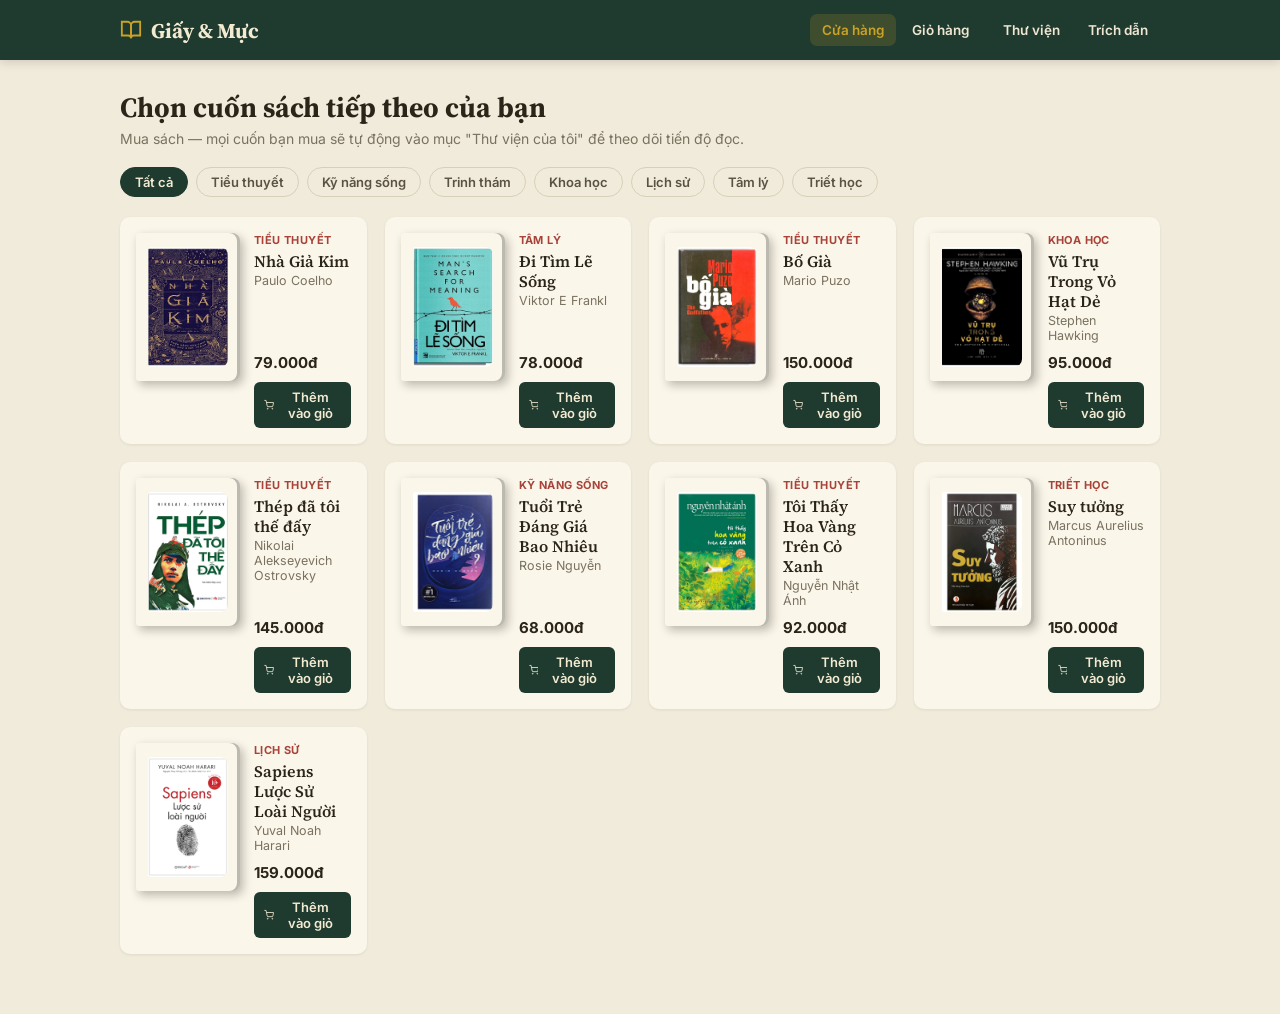
==== index.html @ 8c54adb7 "upload trang chu" ====
<!DOCTYPE html>
<html lang="vi">
<head>
<meta charset="UTF-8" />
<meta name="viewport" content="width=device-width, initial-scale=1.0" />
<title>Giấy & Mực — Hiệu sách</title>
<link rel="preconnect" href="https://fonts.googleapis.com" />
<link href="https://fonts.googleapis.com/css2?family=Source+Serif+4:wght@500;600;700&family=Inter:wght@400;500;600;700&display=swap" rel="stylesheet" />
<link rel="stylesheet" href="css/style.css" />
</head>
<body>

<nav>
  <div class="nav-inner">
    <a class="brand" href="index.html">
      <svg width="22" height="22" viewBox="0 0 24 24" fill="none" stroke="#C9A227" stroke-width="2"><path d="M2 3h6a4 4 0 0 1 4 4v14a3 3 0 0 0-3-3H2z"/><path d="M22 3h-6a4 4 0 0 0-4 4v14a3 3 0 0 1 3-3h7z"/></svg>
      Giấy &amp; Mực
    </a>
    <div class="nav-tabs">
      <a class="nav-btn active" href="index.html">Cửa hàng</a>
      <a class="nav-btn" href="html/cart.html">Giỏ hàng <span id="cart-count"></span></a>
      <a class="nav-btn" href="html/library.html">Thư viện</a>
      <a class="nav-btn" href="html/quotes.html">Trích dẫn</a>
    </div>
  </div>
</nav>

<div class="wrap">
  <h1 class="page-title">Chọn cuốn sách tiếp theo của bạn</h1>
  <p class="page-sub">Mua sách — mọi cuốn bạn mua sẽ tự động vào mục "Thư viện của tôi" để theo dõi tiến độ đọc.</p>
  <div id="qotd-card"></div>
  <div class="pills" id="genre-pills"></div>
  <div class="grid" id="shop-grid"></div>
</div>

<div id="toast"></div>

<script src="js/data.js"></script>
<script src="js/storage.js"></script>
<script src="js/shop.js"></script>
</body>
</html>
---- css/style.css ----
:root{
  --ink:#1F3A2E;
  --gold:#C9A227;
  --paper:#F1EBDC;
  --card:#FBF6EA;
  --line:#E7DFC9;
  --line2:#D8CFB8;
  --text:#2B2419;
  --muted:#7A7260;
  --muted2:#A8967A;
  --rose:#A8433A;
}
*{box-sizing:border-box;}
body{
  margin:0;
  font-family:'Inter', system-ui, sans-serif;
  background:var(--paper);
  color:var(--text);
}
h1,h2{font-family:'Source Serif 4', Georgia, serif; margin:0;}
.hidden{display:none !important;}

/* NAV */
nav{
  background:var(--ink);
  color:#F3EAD2;
  position:sticky;
  top:0;
  z-index:20;
  box-shadow:0 2px 10px rgba(0,0,0,0.15);
}
.nav-inner{
  max-width:1080px;
  margin:0 auto;
  padding:14px 20px;
  display:flex;
  align-items:center;
  justify-content:space-between;
  flex-wrap:wrap;
  gap:12px;
}
.brand{
  display:flex; align-items:center; gap:9px;
  font-family:'Source Serif 4', serif; font-size:21px; font-weight:700;
  color:#F3EAD2; text-decoration:none;
}
.brand svg{flex-shrink:0;}
.nav-tabs{display:flex; gap:4px; flex-wrap:wrap;}
.nav-btn{
  display:flex; align-items:center; gap:6px;
  padding:8px 12px; border-radius:7px; border:none;
  background:transparent; color:#EFE7D2;
  font-size:13.5px; font-weight:600; cursor:pointer;
  font-family:inherit; text-decoration:none;
}
.nav-btn.active{background:rgba(201,162,39,0.18); color:var(--gold);}

.wrap{max-width:1080px; margin:0 auto; padding:28px 20px 60px;}
.page-title{font-size:28px; margin-bottom:4px;}
.page-sub{color:var(--muted); font-size:14px; margin:0 0 20px;}

/* Filter pills */
.pills{display:flex; gap:8px; flex-wrap:wrap; margin-bottom:20px;}
.pill{
  padding:6px 14px; border-radius:999px; border:1px solid var(--line2);
  background:transparent; color:#5B5342; font-size:13px; font-weight:600; cursor:pointer;
  font-family:inherit;
}
.pill.active{background:var(--ink); border-color:var(--ink); color:#F3EAD2;}

/* Book grid */
.grid{display:grid; grid-template-columns:repeat(auto-fill, minmax(220px,1fr)); gap:18px;}
.book-card{
  background:var(--card); border-radius:10px; padding:16px;
  display:flex; gap:14px; box-shadow:0 1px 3px rgba(30,20,10,0.08);
}
.cover{
  border-radius:3px 8px 8px 3px; flex-shrink:0;
  display:flex; flex-direction:column; justify-content:space-between;
  box-shadow:3px 4px 10px rgba(30,20,10,0.28), inset -3px 0 0 rgba(0,0,0,0.25);
}
.cover.md{width:104px; height:148px; padding:14px 12px;}
.cover.sm{width:64px; height:92px; padding:8px 8px;}
.cover .initial{font-family:'Source Serif 4',serif; color:#F3EAD2; opacity:.85; line-height:1;}
.cover.md .initial{font-size:34px;}
.cover.sm .initial{font-size:22px;}
.cover .cover-title{font-family:'Source Serif 4',serif; color:#FBF6EA; font-weight:600; line-height:1.25;}
.cover.md .cover-title{font-size:12.5px;}
.cover.sm .cover-title{font-size:10px;}

.book-info{display:flex; flex-direction:column; flex:1; min-width:0;}
.genre-tag{font-size:11px; color:var(--rose); font-weight:700; text-transform:uppercase; letter-spacing:.4px;}
.book-title{font-family:'Source Serif 4',serif; font-size:16px; font-weight:600; margin:4px 0 2px; line-height:1.25;}
.book-author{font-size:12.5px; color:var(--muted); margin-bottom:10px;}
.book-price{font-size:15px; font-weight:700; margin-top:auto;}
.btn{
  border:none; border-radius:6px; font-weight:600; cursor:pointer; font-family:inherit;
  display:inline-flex; align-items:center; justify-content:center; gap:6px;
}
.btn-primary{background:var(--ink); color:#F3EAD2; padding:7px 10px; font-size:13px; margin-top:10px;}
.btn-gold{background:var(--gold); color:var(--text); padding:10px 20px; font-size:14px;}
.btn-rose{background:var(--rose); color:#F3EAD2; padding:9px 16px; font-size:13.5px;}
.btn-link{background:none; color:var(--ink); font-weight:600; font-size:13.5px; padding:0;}

/* Cart */
.cart-box{background:var(--card); border-radius:10px; padding:8px;}
.cart-row{display:flex; align-items:center; gap:14px; padding:10px 8px; border-bottom:1px solid var(--line);}
.cart-row:last-child{border-bottom:none;}
.cart-row .info{flex:1;}
.cart-row .info .t{font-weight:600; font-size:14.5px;}
.cart-row .info .a{font-size:12.5px; color:var(--muted);}
.cart-row .price{font-weight:700;}
.cart-row .remove{border:none; background:none; cursor:pointer; color:var(--rose);}
.cart-total{display:flex; justify-content:space-between; align-items:center; padding:14px 8px 6px;}

/* Empty state */
.empty{text-align:center; padding:50px 20px; color:var(--muted2); font-size:13.5px; border:1px dashed var(--line2); border-radius:10px;}
.empty.small{padding:24px 10px;}

/* Library list */
.lib-row{
  background:var(--card); border-radius:10px; padding:14px; display:flex; gap:14px; align-items:center;
  cursor:pointer; box-shadow:0 1px 3px rgba(30,20,10,0.08); margin-bottom:10px;
}
.lib-row .info{flex:1; min-width:0;}
.lib-row .t{font-weight:600; font-size:15px;}
.lib-row .a{font-size:12.5px; color:var(--muted); margin-bottom:6px;}
.status-pill{font-size:11px; font-weight:700; padding:3px 9px; border-radius:999px;}
.status-muon_doc{background:#EDE6D6; color:#5B5342;}
.status-dang_doc{background:#FBEBC5; color:#8A6A0A;}
.status-da_doc{background:#DCEBE1; color:#2E5945;}
.progress-bar{height:6px; background:var(--line); border-radius:4px; overflow:hidden; margin-top:8px;}
.progress-fill{height:100%; background:var(--gold);}
.progress-label{font-size:11.5px; color:var(--muted); margin-top:3px;}
.quote-count{font-size:12px; color:var(--rose); display:flex; align-items:center; gap:4px; flex-shrink:0;}

/* Book detail */
.detail-head{display:flex; gap:20px; margin-bottom:22px; flex-wrap:wrap;}
.detail-meta{flex:1; min-width:220px;}
.detail-title{font-size:24px; margin-bottom:2px;}
.detail-sub{color:var(--muted); margin:0 0 12px; font-size:14px;}
.status-choices{display:flex; gap:8px; margin-bottom:12px; flex-wrap:wrap;}
.slider-label{font-size:12.5px; color:#5B5342; font-weight:600;}
input[type=range]{width:100%; accent-color:var(--gold); margin-top:4px;}
.stars{display:flex; gap:2px;}
.star{cursor:pointer;}

.quotes-panel{background:var(--card); border-radius:10px; padding:18px;}
.quotes-panel h2{font-size:18px; margin-bottom:12px; display:flex; align-items:center; gap:8px;}
.quote-form{display:flex; gap:8px; margin-bottom:14px; flex-wrap:wrap;}
.quote-form input[type=text]{flex:1 1 260px; padding:9px 12px; border-radius:6px; border:1px solid var(--line2); font-size:13.5px; background:#fff; font-family:inherit;}
.quote-form input.page-input{width:80px; padding:9px 10px; border-radius:6px; border:1px solid var(--line2); font-size:13.5px; background:#fff; font-family:inherit;}
.quote-form input.author-input{
  flex:1 1 160px; padding:9px 12px; border-radius:6px;
  border:1px solid var(--line2); font-size:13.5px; background:#fff; font-family:inherit;
}
.quotes-grid{display:grid; grid-template-columns:repeat(auto-fill, minmax(230px,1fr)); gap:12px;}
.quote-card{
  background:#fff; border:1px solid var(--line); border-left:4px solid var(--gold);
  border-radius:6px; padding:12px 14px; position:relative;
}
.quote-card .mark{font-family:'Source Serif 4',serif; font-size:28px; color:var(--line); position:absolute; top:2px; right:10px; line-height:1;}
.quote-card p{font-family:'Source Serif 4',serif; font-size:14px; line-height:1.5; margin:0 0 8px; font-style:italic;}
.quote-card .foot{display:flex; justify-content:space-between; align-items:center;}
.quote-card .page{font-size:11.5px; color:var(--muted2);}
.quote-card .del{border:none; background:none; color:var(--rose); cursor:pointer;}

.quote-source-card{
  background:var(--card); border-radius:8px; padding:16px 16px 12px; cursor:pointer;
  box-shadow:0 1px 3px rgba(30,20,10,0.08);
}
.quote-source-card p{font-family:'Source Serif 4',serif; font-size:15px; line-height:1.55; font-style:italic; margin:0 0 10px;}
.quote-source-card .foot{font-size:12px; color:var(--muted); border-top:1px solid var(--line); padding-top:8px;}

.search-wrap{position:relative; margin-bottom:20px; max-width:360px;}
.search-wrap svg{position:absolute; left:12px; top:11px; color:var(--muted2);}
.search-wrap input{width:100%; padding:9px 12px 9px 34px; border-radius:6px; border:1px solid var(--line2); font-size:13.5px; background:#fff; font-family:inherit;}

/* Toast */
#toast{
  position:fixed; bottom:24px; left:50%; transform:translateX(-50%);
  background:var(--ink); color:#F3EAD2; padding:10px 20px; border-radius:8px;
  font-size:13.5px; font-weight:600; display:none; align-items:center; gap:8px;
  box-shadow:0 4px 14px rgba(0,0,0,0.25); z-index:50;
}

.cover {
  position: relative;
  overflow: hidden;}

  /* 3D flip hover cho bìa sách */
.book-card, .lib-row, .quote-source-card{ perspective:1000px; }

.cover{
  transition: transform .6s ease;
  transform-style: preserve-3d;
}
.cover > *{ backface-visibility:hidden; }

.cover::after{
  content:"";
  position:absolute;
  inset:0;
  background:linear-gradient(135deg, #3A3226 0%, #1B1712 100%);
  border-radius:inherit;
  backface-visibility:hidden;
  transform:rotateY(180deg);
  box-shadow: inset 0 0 0 1px rgba(255,255,255,0.06);
}

.cover:hover{ transform:rotateY(180deg); }
.qotd-card{
  background:linear-gradient(135deg, var(--ink) 0%, #16281F 100%);
  color:#F3EAD2;
  border-radius:12px;
  padding:22px 24px;
  margin-bottom:22px;
  position:relative;
  overflow:hidden;
  box-shadow:0 4px 16px rgba(0,0,0,0.18);
  cursor:pointer;
}
.qotd-label{
  font-size:11px; font-weight:700; text-transform:uppercase; letter-spacing:.6px;
  color:var(--gold); display:flex; align-items:center; gap:6px; margin-bottom:10px;
}
.qotd-content{
  font-family:'Source Serif 4',serif; font-style:italic; font-size:18px; line-height:1.5;
  margin:0 0 12px;
}
.qotd-foot{
  display:flex; justify-content:space-between; align-items:center; flex-wrap:wrap; gap:6px;
  font-size:12.5px; color:#C9BFA4;
  border-top:1px solid rgba(255,255,255,0.12); padding-top:10px;
}
.qotd-foot strong{ color:#F3EAD2; }
.qotd-mark{
  position:absolute; top:-10px; right:14px;
  font-family:'Source Serif 4',serif; font-size:90px; color:rgba(255,255,255,0.06); line-height:1;
}
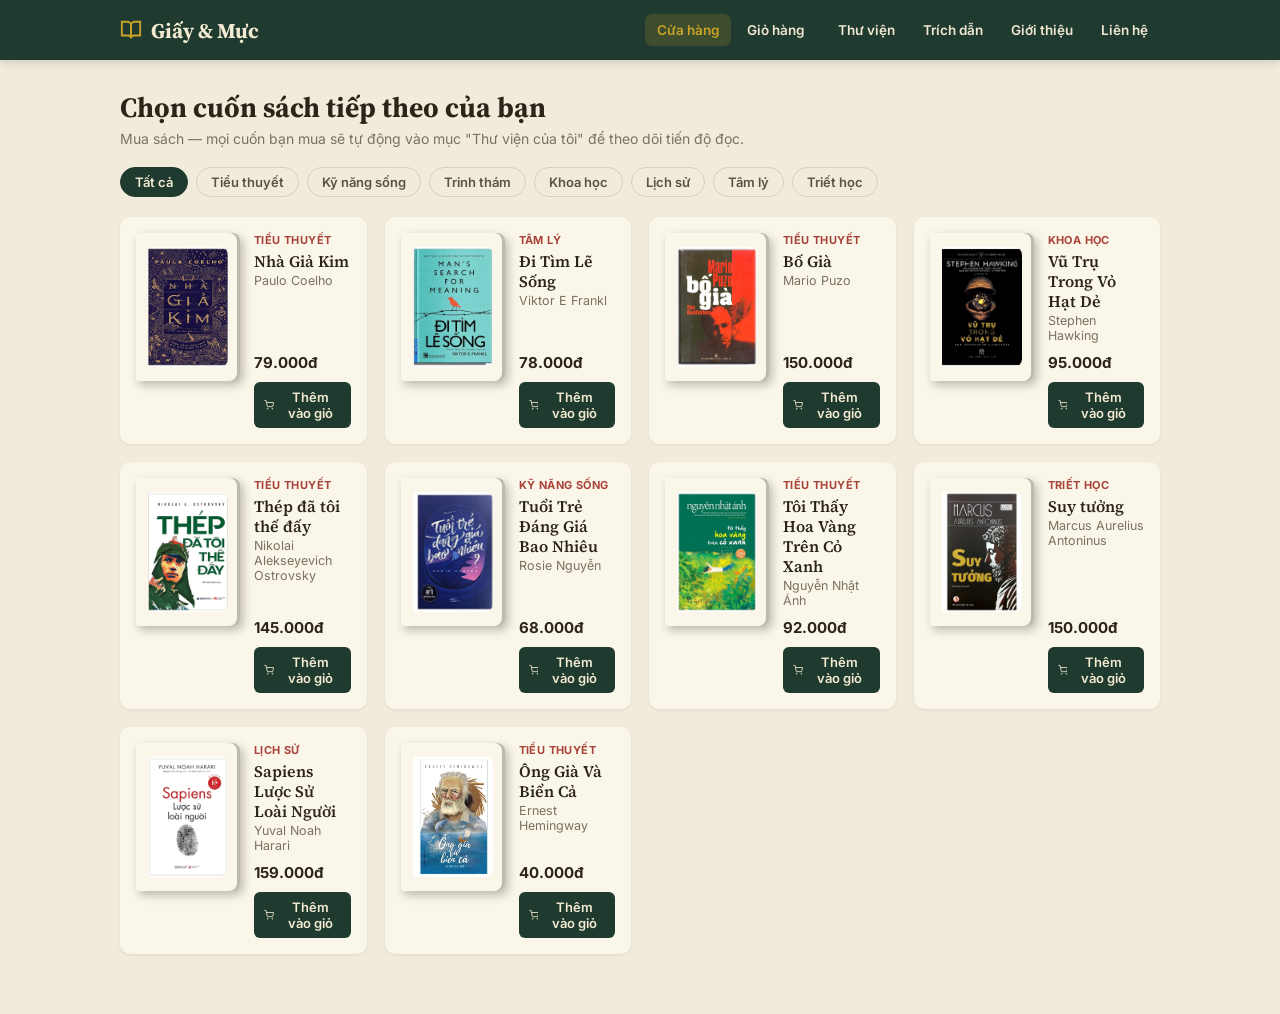
==== commit 999dcfc9: "them lien he" ====
--- a/index.html
+++ b/index.html
@@ -1,42 +1,62 @@
-<!DOCTYPE html>
+<!doctype html>
 <html lang="vi">
-<head>
-<meta charset="UTF-8" />
-<meta name="viewport" content="width=device-width, initial-scale=1.0" />
-<title>Giấy & Mực — Hiệu sách</title>
-<link rel="preconnect" href="https://fonts.googleapis.com" />
-<link href="https://fonts.googleapis.com/css2?family=Source+Serif+4:wght@500;600;700&family=Inter:wght@400;500;600;700&display=swap" rel="stylesheet" />
-<link rel="stylesheet" href="css/style.css" />
-</head>
-<body>
+  <head>
+    <meta charset="UTF-8" />
+    <meta name="viewport" content="width=device-width, initial-scale=1.0" />
+    <title>Giấy & Mực — Hiệu sách</title>
+    <link rel="preconnect" href="https://fonts.googleapis.com" />
+    <link
+      href="https://fonts.googleapis.com/css2?family=Source+Serif+4:wght@500;600;700&family=Inter:wght@400;500;600;700&display=swap"
+      rel="stylesheet"
+    />
+    <link rel="stylesheet" href="css/style.css" />
+    <link rel="stylesheet" href="css/index.css" />
+  </head>
+  <body>
+    <nav>
+      <div class="nav-inner">
+        <a class="brand" href="index.html">
+          <svg
+            width="22"
+            height="22"
+            viewBox="0 0 24 24"
+            fill="none"
+            stroke="#C9A227"
+            stroke-width="2"
+          >
+            <path d="M2 3h6a4 4 0 0 1 4 4v14a3 3 0 0 0-3-3H2z" />
+            <path d="M22 3h-6a4 4 0 0 0-4 4v14a3 3 0 0 1 3-3h7z" />
+          </svg>
+          Giấy &amp; Mực
+        </a>
+        <div class="nav-tabs">
+          <a class="nav-btn active" href="index.html">Cửa hàng</a>
+          <a class="nav-btn" href="html/cart.html"
+            >Giỏ hàng <span id="cart-count"></span
+          ></a>
+          <a class="nav-btn" href="html/library.html">Thư viện</a>
+          <a class="nav-btn" href="html/quotes.html">Trích dẫn</a>
+          <a class="nav-btn" href="html/gioi-thieu.html">Giới thiệu</a>
+          <a class="nav-btn" href="html/lien-he.html">Liên hệ</a>
+        </div>
+      </div>
+    </nav>
 
-<nav>
-  <div class="nav-inner">
-    <a class="brand" href="index.html">
-      <svg width="22" height="22" viewBox="0 0 24 24" fill="none" stroke="#C9A227" stroke-width="2"><path d="M2 3h6a4 4 0 0 1 4 4v14a3 3 0 0 0-3-3H2z"/><path d="M22 3h-6a4 4 0 0 0-4 4v14a3 3 0 0 1 3-3h7z"/></svg>
-      Giấy &amp; Mực
-    </a>
-    <div class="nav-tabs">
-      <a class="nav-btn active" href="index.html">Cửa hàng</a>
-      <a class="nav-btn" href="html/cart.html">Giỏ hàng <span id="cart-count"></span></a>
-      <a class="nav-btn" href="html/library.html">Thư viện</a>
-      <a class="nav-btn" href="html/quotes.html">Trích dẫn</a>
+    <div class="wrap">
+      <h1 class="page-title">Chọn cuốn sách tiếp theo của bạn</h1>
+      <p class="page-sub">
+        Mua sách — mọi cuốn bạn mua sẽ tự động vào mục "Thư viện của tôi" để
+        theo dõi tiến độ đọc.
+      </p>
+      <div id="qotd-card"></div>
+      <div class="pills" id="genre-pills"></div>
+      <div class="grid" id="shop-grid"></div>
     </div>
-  </div>
-</nav>
 
-<div class="wrap">
-  <h1 class="page-title">Chọn cuốn sách tiếp theo của bạn</h1>
-  <p class="page-sub">Mua sách — mọi cuốn bạn mua sẽ tự động vào mục "Thư viện của tôi" để theo dõi tiến độ đọc.</p>
-  <div id="qotd-card"></div>
-  <div class="pills" id="genre-pills"></div>
-  <div class="grid" id="shop-grid"></div>
-</div>
+    <div id="toast"></div>
 
-<div id="toast"></div>
-
-<script src="js/data.js"></script>
-<script src="js/storage.js"></script>
-<script src="js/shop.js"></script>
-</body>
+    <script src="js/data.js"></script>
+    <script src="js/storage.js"></script>
+    <script src="js/shop.js"></script>
+  </body>
 </html>
--- a/css/style.css
+++ b/css/style.css
@@ -1,240 +1,314 @@
-:root{
-  --ink:#1F3A2E;
-  --gold:#C9A227;
-  --paper:#F1EBDC;
-  --card:#FBF6EA;
-  --line:#E7DFC9;
-  --line2:#D8CFB8;
-  --text:#2B2419;
-  --muted:#7A7260;
-  --muted2:#A8967A;
-  --rose:#A8433A;
-}
-*{box-sizing:border-box;}
-body{
-  margin:0;
-  font-family:'Inter', system-ui, sans-serif;
-  background:var(--paper);
-  color:var(--text);
-}
-h1,h2{font-family:'Source Serif 4', Georgia, serif; margin:0;}
-.hidden{display:none !important;}
+:root {
+  --ink: #1f3a2e;
+  --gold: #c9a227;
+  --paper: #f1ebdc;
+  --card: #fbf6ea;
+  --line: #e7dfc9;
+  --line2: #d8cfb8;
+  --text: #2b2419;
+  --muted: #7a7260;
+  --muted2: #a8967a;
+  --rose: #a8433a;
+}
+* {
+  box-sizing: border-box;
+}
+body {
+  margin: 0;
+  font-family: "Inter", system-ui, sans-serif;
+  background: var(--paper);
+  color: var(--text);
+}
+h1,
+h2 {
+  font-family: "Source Serif 4", Georgia, serif;
+  margin: 0;
+}
+.hidden {
+  display: none !important;
+}
 
 /* NAV */
-nav{
-  background:var(--ink);
-  color:#F3EAD2;
-  position:sticky;
-  top:0;
-  z-index:20;
-  box-shadow:0 2px 10px rgba(0,0,0,0.15);
-}
-.nav-inner{
-  max-width:1080px;
-  margin:0 auto;
-  padding:14px 20px;
-  display:flex;
-  align-items:center;
-  justify-content:space-between;
-  flex-wrap:wrap;
-  gap:12px;
-}
-.brand{
-  display:flex; align-items:center; gap:9px;
-  font-family:'Source Serif 4', serif; font-size:21px; font-weight:700;
-  color:#F3EAD2; text-decoration:none;
-}
-.brand svg{flex-shrink:0;}
-.nav-tabs{display:flex; gap:4px; flex-wrap:wrap;}
-.nav-btn{
-  display:flex; align-items:center; gap:6px;
-  padding:8px 12px; border-radius:7px; border:none;
-  background:transparent; color:#EFE7D2;
-  font-size:13.5px; font-weight:600; cursor:pointer;
-  font-family:inherit; text-decoration:none;
-}
-.nav-btn.active{background:rgba(201,162,39,0.18); color:var(--gold);}
-
-.wrap{max-width:1080px; margin:0 auto; padding:28px 20px 60px;}
-.page-title{font-size:28px; margin-bottom:4px;}
-.page-sub{color:var(--muted); font-size:14px; margin:0 0 20px;}
+nav {
+  background: var(--ink);
+  color: #f3ead2;
+  position: sticky;
+  top: 0;
+  z-index: 20;
+  box-shadow: 0 2px 10px rgba(0, 0, 0, 0.15);
+}
+.nav-inner {
+  max-width: 1080px;
+  margin: 0 auto;
+  padding: 14px 20px;
+  display: flex;
+  align-items: center;
+  justify-content: space-between;
+  flex-wrap: wrap;
+  gap: 12px;
+}
+.brand {
+  display: flex;
+  align-items: center;
+  gap: 9px;
+  font-family: "Source Serif 4", serif;
+  font-size: 21px;
+  font-weight: 700;
+  color: #f3ead2;
+  text-decoration: none;
+}
+.brand svg {
+  flex-shrink: 0;
+}
+.nav-tabs {
+  display: flex;
+  gap: 4px;
+  flex-wrap: wrap;
+}
+.nav-btn {
+  display: flex;
+  align-items: center;
+  gap: 6px;
+  padding: 8px 12px;
+  border-radius: 7px;
+  border: none;
+  background: transparent;
+  color: #efe7d2;
+  font-size: 13.5px;
+  font-weight: 600;
+  cursor: pointer;
+  font-family: inherit;
+  text-decoration: none;
+}
+.nav-btn.active {
+  background: rgba(201, 162, 39, 0.18);
+  color: var(--gold);
+}
+
+.wrap {
+  max-width: 1080px;
+  margin: 0 auto;
+  padding: 28px 20px 60px;
+}
+.page-title {
+  font-size: 28px;
+  margin-bottom: 4px;
+}
+.page-sub {
+  color: var(--muted);
+  font-size: 14px;
+  margin: 0 0 20px;
+}
 
 /* Filter pills */
-.pills{display:flex; gap:8px; flex-wrap:wrap; margin-bottom:20px;}
-.pill{
-  padding:6px 14px; border-radius:999px; border:1px solid var(--line2);
-  background:transparent; color:#5B5342; font-size:13px; font-weight:600; cursor:pointer;
-  font-family:inherit;
-}
-.pill.active{background:var(--ink); border-color:var(--ink); color:#F3EAD2;}
-
-/* Book grid */
-.grid{display:grid; grid-template-columns:repeat(auto-fill, minmax(220px,1fr)); gap:18px;}
-.book-card{
-  background:var(--card); border-radius:10px; padding:16px;
-  display:flex; gap:14px; box-shadow:0 1px 3px rgba(30,20,10,0.08);
-}
-.cover{
-  border-radius:3px 8px 8px 3px; flex-shrink:0;
-  display:flex; flex-direction:column; justify-content:space-between;
-  box-shadow:3px 4px 10px rgba(30,20,10,0.28), inset -3px 0 0 rgba(0,0,0,0.25);
-}
-.cover.md{width:104px; height:148px; padding:14px 12px;}
-.cover.sm{width:64px; height:92px; padding:8px 8px;}
-.cover .initial{font-family:'Source Serif 4',serif; color:#F3EAD2; opacity:.85; line-height:1;}
-.cover.md .initial{font-size:34px;}
-.cover.sm .initial{font-size:22px;}
-.cover .cover-title{font-family:'Source Serif 4',serif; color:#FBF6EA; font-weight:600; line-height:1.25;}
-.cover.md .cover-title{font-size:12.5px;}
-.cover.sm .cover-title{font-size:10px;}
-
-.book-info{display:flex; flex-direction:column; flex:1; min-width:0;}
-.genre-tag{font-size:11px; color:var(--rose); font-weight:700; text-transform:uppercase; letter-spacing:.4px;}
-.book-title{font-family:'Source Serif 4',serif; font-size:16px; font-weight:600; margin:4px 0 2px; line-height:1.25;}
-.book-author{font-size:12.5px; color:var(--muted); margin-bottom:10px;}
-.book-price{font-size:15px; font-weight:700; margin-top:auto;}
-.btn{
-  border:none; border-radius:6px; font-weight:600; cursor:pointer; font-family:inherit;
-  display:inline-flex; align-items:center; justify-content:center; gap:6px;
-}
-.btn-primary{background:var(--ink); color:#F3EAD2; padding:7px 10px; font-size:13px; margin-top:10px;}
-.btn-gold{background:var(--gold); color:var(--text); padding:10px 20px; font-size:14px;}
-.btn-rose{background:var(--rose); color:#F3EAD2; padding:9px 16px; font-size:13.5px;}
-.btn-link{background:none; color:var(--ink); font-weight:600; font-size:13.5px; padding:0;}
-
-/* Cart */
-.cart-box{background:var(--card); border-radius:10px; padding:8px;}
-.cart-row{display:flex; align-items:center; gap:14px; padding:10px 8px; border-bottom:1px solid var(--line);}
-.cart-row:last-child{border-bottom:none;}
-.cart-row .info{flex:1;}
-.cart-row .info .t{font-weight:600; font-size:14.5px;}
-.cart-row .info .a{font-size:12.5px; color:var(--muted);}
-.cart-row .price{font-weight:700;}
-.cart-row .remove{border:none; background:none; cursor:pointer; color:var(--rose);}
-.cart-total{display:flex; justify-content:space-between; align-items:center; padding:14px 8px 6px;}
-
-/* Empty state */
-.empty{text-align:center; padding:50px 20px; color:var(--muted2); font-size:13.5px; border:1px dashed var(--line2); border-radius:10px;}
-.empty.small{padding:24px 10px;}
-
-/* Library list */
-.lib-row{
-  background:var(--card); border-radius:10px; padding:14px; display:flex; gap:14px; align-items:center;
-  cursor:pointer; box-shadow:0 1px 3px rgba(30,20,10,0.08); margin-bottom:10px;
-}
-.lib-row .info{flex:1; min-width:0;}
-.lib-row .t{font-weight:600; font-size:15px;}
-.lib-row .a{font-size:12.5px; color:var(--muted); margin-bottom:6px;}
-.status-pill{font-size:11px; font-weight:700; padding:3px 9px; border-radius:999px;}
-.status-muon_doc{background:#EDE6D6; color:#5B5342;}
-.status-dang_doc{background:#FBEBC5; color:#8A6A0A;}
-.status-da_doc{background:#DCEBE1; color:#2E5945;}
-.progress-bar{height:6px; background:var(--line); border-radius:4px; overflow:hidden; margin-top:8px;}
-.progress-fill{height:100%; background:var(--gold);}
-.progress-label{font-size:11.5px; color:var(--muted); margin-top:3px;}
-.quote-count{font-size:12px; color:var(--rose); display:flex; align-items:center; gap:4px; flex-shrink:0;}
-
-/* Book detail */
-.detail-head{display:flex; gap:20px; margin-bottom:22px; flex-wrap:wrap;}
-.detail-meta{flex:1; min-width:220px;}
-.detail-title{font-size:24px; margin-bottom:2px;}
-.detail-sub{color:var(--muted); margin:0 0 12px; font-size:14px;}
-.status-choices{display:flex; gap:8px; margin-bottom:12px; flex-wrap:wrap;}
-.slider-label{font-size:12.5px; color:#5B5342; font-weight:600;}
-input[type=range]{width:100%; accent-color:var(--gold); margin-top:4px;}
-.stars{display:flex; gap:2px;}
-.star{cursor:pointer;}
-
-.quotes-panel{background:var(--card); border-radius:10px; padding:18px;}
-.quotes-panel h2{font-size:18px; margin-bottom:12px; display:flex; align-items:center; gap:8px;}
-.quote-form{display:flex; gap:8px; margin-bottom:14px; flex-wrap:wrap;}
-.quote-form input[type=text]{flex:1 1 260px; padding:9px 12px; border-radius:6px; border:1px solid var(--line2); font-size:13.5px; background:#fff; font-family:inherit;}
-.quote-form input.page-input{width:80px; padding:9px 10px; border-radius:6px; border:1px solid var(--line2); font-size:13.5px; background:#fff; font-family:inherit;}
-.quote-form input.author-input{
-  flex:1 1 160px; padding:9px 12px; border-radius:6px;
-  border:1px solid var(--line2); font-size:13.5px; background:#fff; font-family:inherit;
-}
-.quotes-grid{display:grid; grid-template-columns:repeat(auto-fill, minmax(230px,1fr)); gap:12px;}
-.quote-card{
-  background:#fff; border:1px solid var(--line); border-left:4px solid var(--gold);
-  border-radius:6px; padding:12px 14px; position:relative;
-}
-.quote-card .mark{font-family:'Source Serif 4',serif; font-size:28px; color:var(--line); position:absolute; top:2px; right:10px; line-height:1;}
-.quote-card p{font-family:'Source Serif 4',serif; font-size:14px; line-height:1.5; margin:0 0 8px; font-style:italic;}
-.quote-card .foot{display:flex; justify-content:space-between; align-items:center;}
-.quote-card .page{font-size:11.5px; color:var(--muted2);}
-.quote-card .del{border:none; background:none; color:var(--rose); cursor:pointer;}
-
-.quote-source-card{
-  background:var(--card); border-radius:8px; padding:16px 16px 12px; cursor:pointer;
-  box-shadow:0 1px 3px rgba(30,20,10,0.08);
-}
-.quote-source-card p{font-family:'Source Serif 4',serif; font-size:15px; line-height:1.55; font-style:italic; margin:0 0 10px;}
-.quote-source-card .foot{font-size:12px; color:var(--muted); border-top:1px solid var(--line); padding-top:8px;}
-
-.search-wrap{position:relative; margin-bottom:20px; max-width:360px;}
-.search-wrap svg{position:absolute; left:12px; top:11px; color:var(--muted2);}
-.search-wrap input{width:100%; padding:9px 12px 9px 34px; border-radius:6px; border:1px solid var(--line2); font-size:13.5px; background:#fff; font-family:inherit;}
-
-/* Toast */
-#toast{
-  position:fixed; bottom:24px; left:50%; transform:translateX(-50%);
-  background:var(--ink); color:#F3EAD2; padding:10px 20px; border-radius:8px;
-  font-size:13.5px; font-weight:600; display:none; align-items:center; gap:8px;
-  box-shadow:0 4px 14px rgba(0,0,0,0.25); z-index:50;
-}
-
+.pills {
+  display: flex;
+  gap: 8px;
+  flex-wrap: wrap;
+  margin-bottom: 20px;
+}
+.pill {
+  padding: 6px 14px;
+  border-radius: 999px;
+  border: 1px solid var(--line2);
+  background: transparent;
+  color: #5b5342;
+  font-size: 13px;
+  font-weight: 600;
+  cursor: pointer;
+  font-family: inherit;
+}
+.pill.active {
+  background: var(--ink);
+  border-color: var(--ink);
+  color: #f3ead2;
+}
+
+/* Buttons */
+.btn {
+  border: none;
+  border-radius: 6px;
+  font-weight: 600;
+  cursor: pointer;
+  font-family: inherit;
+  display: inline-flex;
+  align-items: center;
+  justify-content: center;
+  gap: 6px;
+}
+.btn-primary {
+  background: var(--ink);
+  color: #f3ead2;
+  padding: 7px 10px;
+  font-size: 13px;
+  margin-top: 10px;
+}
+.btn-gold {
+  background: var(--gold);
+  color: var(--text);
+  padding: 10px 20px;
+  font-size: 14px;
+}
+.btn-rose {
+  background: var(--rose);
+  color: #f3ead2;
+  padding: 9px 16px;
+  font-size: 13.5px;
+}
+.btn-link {
+  background: none;
+  color: var(--ink);
+  font-weight: 600;
+  font-size: 13.5px;
+  padding: 0;
+}
+
+/* Book grid + card */
+.grid {
+  display: grid;
+  grid-template-columns: repeat(auto-fill, minmax(220px, 1fr));
+  gap: 18px;
+}
+.book-card {
+  background: var(--card);
+  border-radius: 10px;
+  padding: 16px;
+  display: flex;
+  gap: 14px;
+  box-shadow: 0 1px 3px rgba(30, 20, 10, 0.08);
+}
+.book-info {
+  display: flex;
+  flex-direction: column;
+  flex: 1;
+  min-width: 0;
+}
+.genre-tag {
+  font-size: 11px;
+  color: var(--rose);
+  font-weight: 700;
+  text-transform: uppercase;
+  letter-spacing: 0.4px;
+}
+.book-title {
+  font-family: "Source Serif 4", serif;
+  font-size: 16px;
+  font-weight: 600;
+  margin: 4px 0 2px;
+  line-height: 1.25;
+}
+.book-author {
+  font-size: 12.5px;
+  color: var(--muted);
+  margin-bottom: 10px;
+}
+.book-price {
+  font-size: 15px;
+  font-weight: 700;
+  margin-top: auto;
+}
+
+/* Bìa sách + hiệu ứng lật 3D — dùng ở mọi trang */
 .cover {
   position: relative;
-  overflow: hidden;}
-
-  /* 3D flip hover cho bìa sách */
-.book-card, .lib-row, .quote-source-card{ perspective:1000px; }
-
-.cover{
-  transition: transform .6s ease;
+  overflow: hidden;
+  border-radius: 3px 8px 8px 3px;
+  flex-shrink: 0;
+  display: flex;
+  flex-direction: column;
+  justify-content: space-between;
+  box-shadow:
+    3px 4px 10px rgba(30, 20, 10, 0.28),
+    inset -3px 0 0 rgba(0, 0, 0, 0.25);
+  transition: transform 0.6s ease;
   transform-style: preserve-3d;
 }
-.cover > *{ backface-visibility:hidden; }
-
-.cover::after{
-  content:"";
-  position:absolute;
-  inset:0;
-  background:linear-gradient(135deg, #3A3226 0%, #1B1712 100%);
-  border-radius:inherit;
-  backface-visibility:hidden;
-  transform:rotateY(180deg);
-  box-shadow: inset 0 0 0 1px rgba(255,255,255,0.06);
-}
-
-.cover:hover{ transform:rotateY(180deg); }
-.qotd-card{
-  background:linear-gradient(135deg, var(--ink) 0%, #16281F 100%);
-  color:#F3EAD2;
-  border-radius:12px;
-  padding:22px 24px;
-  margin-bottom:22px;
-  position:relative;
-  overflow:hidden;
-  box-shadow:0 4px 16px rgba(0,0,0,0.18);
-  cursor:pointer;
-}
-.qotd-label{
-  font-size:11px; font-weight:700; text-transform:uppercase; letter-spacing:.6px;
-  color:var(--gold); display:flex; align-items:center; gap:6px; margin-bottom:10px;
-}
-.qotd-content{
-  font-family:'Source Serif 4',serif; font-style:italic; font-size:18px; line-height:1.5;
-  margin:0 0 12px;
-}
-.qotd-foot{
-  display:flex; justify-content:space-between; align-items:center; flex-wrap:wrap; gap:6px;
-  font-size:12.5px; color:#C9BFA4;
-  border-top:1px solid rgba(255,255,255,0.12); padding-top:10px;
-}
-.qotd-foot strong{ color:#F3EAD2; }
-.qotd-mark{
-  position:absolute; top:-10px; right:14px;
-  font-family:'Source Serif 4',serif; font-size:90px; color:rgba(255,255,255,0.06); line-height:1;
-}+.cover > * {
+  backface-visibility: hidden;
+}
+.cover::after {
+  content: "";
+  position: absolute;
+  inset: 0;
+  background: linear-gradient(135deg, #3a3226 0%, #1b1712 100%);
+  border-radius: inherit;
+  backface-visibility: hidden;
+  transform: rotateY(180deg);
+  box-shadow: inset 0 0 0 1px rgba(255, 255, 255, 0.06);
+}
+.cover:hover {
+  transform: rotateY(180deg);
+}
+
+.book-card,
+.lib-row,
+.quote-source-card {
+  perspective: 1000px;
+}
+
+.cover.md {
+  width: 104px;
+  height: 148px;
+  padding: 14px 12px;
+}
+.cover.sm {
+  width: 64px;
+  height: 92px;
+  padding: 8px 8px;
+}
+.cover .initial {
+  font-family: "Source Serif 4", serif;
+  color: #f3ead2;
+  opacity: 0.85;
+  line-height: 1;
+}
+.cover.md .initial {
+  font-size: 34px;
+}
+.cover.sm .initial {
+  font-size: 22px;
+}
+.cover .cover-title {
+  font-family: "Source Serif 4", serif;
+  color: #fbf6ea;
+  font-weight: 600;
+  line-height: 1.25;
+}
+.cover.md .cover-title {
+  font-size: 12.5px;
+}
+.cover.sm .cover-title {
+  font-size: 10px;
+}
+
+/* Empty state */
+.empty {
+  text-align: center;
+  padding: 50px 20px;
+  color: var(--muted2);
+  font-size: 13.5px;
+  border: 1px dashed var(--line2);
+  border-radius: 10px;
+}
+.empty.small {
+  padding: 24px 10px;
+}
+
+/* Toast */
+#toast {
+  position: fixed;
+  bottom: 24px;
+  left: 50%;
+  transform: translateX(-50%);
+  background: var(--ink);
+  color: #f3ead2;
+  padding: 10px 20px;
+  border-radius: 8px;
+  font-size: 13.5px;
+  font-weight: 600;
+  display: none;
+  align-items: center;
+  gap: 8px;
+  box-shadow: 0 4px 14px rgba(0, 0, 0, 0.25);
+  z-index: 50;
+}
--- a/css/index.css
+++ b/css/index.css
@@ -0,0 +1,52 @@
+.qotd-card {
+  background: linear-gradient(135deg, var(--ink) 0%, #16281f 100%);
+  color: #f3ead2;
+  border-radius: 12px;
+  padding: 22px 24px;
+  margin-bottom: 22px;
+  position: relative;
+  overflow: hidden;
+  box-shadow: 0 4px 16px rgba(0, 0, 0, 0.18);
+  cursor: pointer;
+}
+.qotd-label {
+  font-size: 11px;
+  font-weight: 700;
+  text-transform: uppercase;
+  letter-spacing: 0.6px;
+  color: var(--gold);
+  display: flex;
+  align-items: center;
+  gap: 6px;
+  margin-bottom: 10px;
+}
+.qotd-content {
+  font-family: "Source Serif 4", serif;
+  font-style: italic;
+  font-size: 18px;
+  line-height: 1.5;
+  margin: 0 0 12px;
+}
+.qotd-foot {
+  display: flex;
+  justify-content: space-between;
+  align-items: center;
+  flex-wrap: wrap;
+  gap: 6px;
+  font-size: 12.5px;
+  color: #c9bfa4;
+  border-top: 1px solid rgba(255, 255, 255, 0.12);
+  padding-top: 10px;
+}
+.qotd-foot strong {
+  color: #f3ead2;
+}
+.qotd-mark {
+  position: absolute;
+  top: -10px;
+  right: 14px;
+  font-family: "Source Serif 4", serif;
+  font-size: 90px;
+  color: rgba(255, 255, 255, 0.06);
+  line-height: 1;
+}
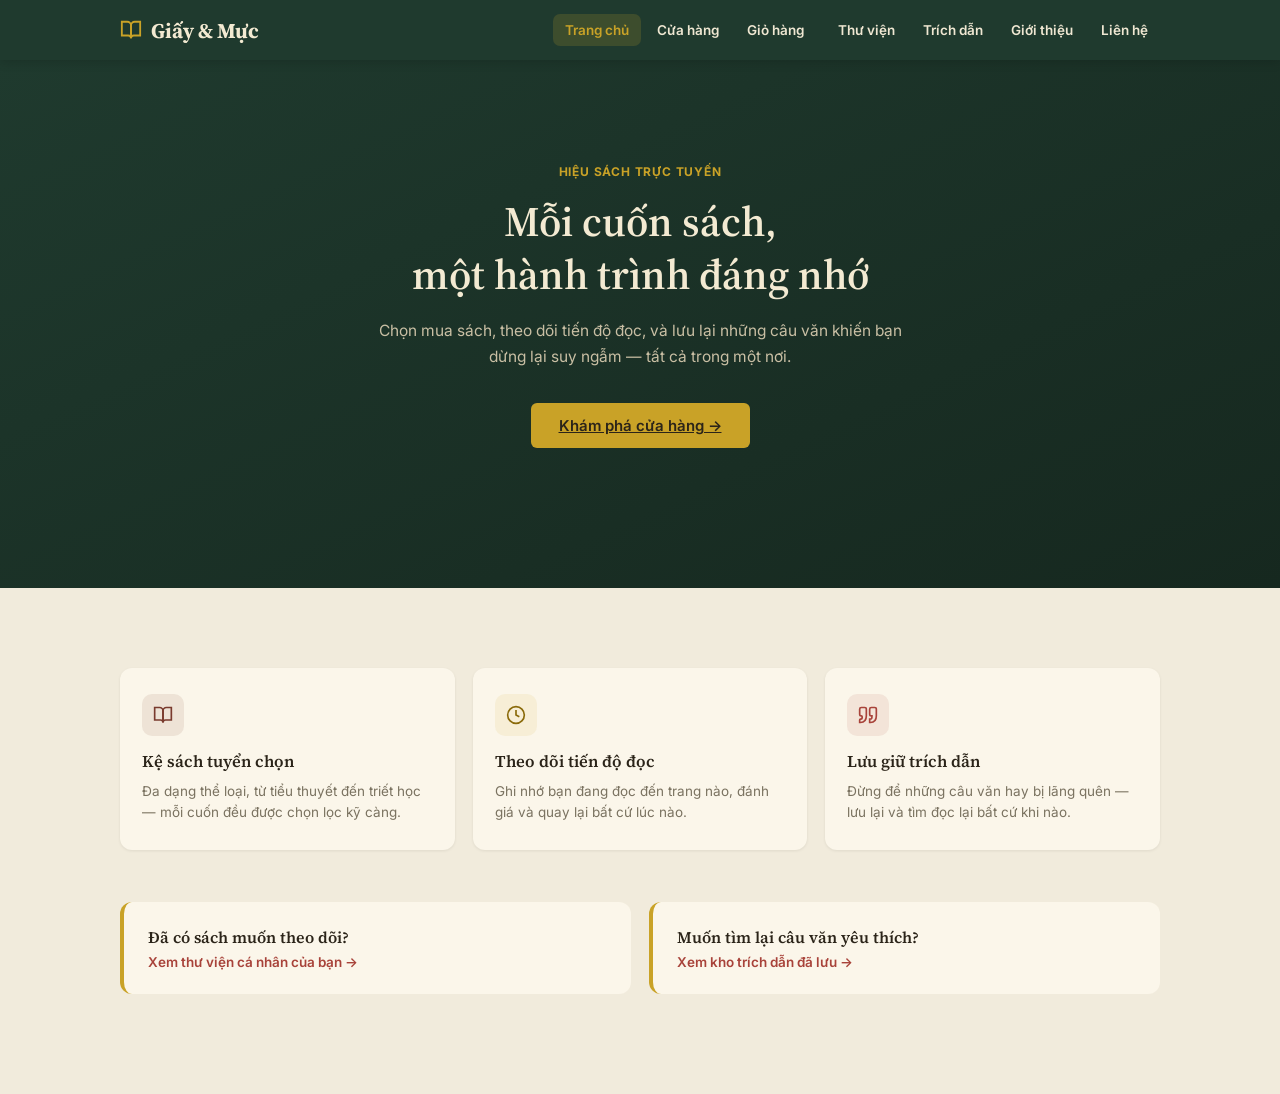
==== commit b38a116d: "cap nhat trang chu" ====
--- a/index.html
+++ b/index.html
@@ -10,7 +10,7 @@
       rel="stylesheet"
     />
     <link rel="stylesheet" href="css/style.css" />
-    <link rel="stylesheet" href="css/index.css" />
+    <link rel="stylesheet" href="css/landing.css" />
   </head>
   <body>
     <nav>
@@ -30,7 +30,8 @@
           Giấy &amp; Mực
         </a>
         <div class="nav-tabs">
-          <a class="nav-btn active" href="index.html">Cửa hàng</a>
+          <a class="nav-btn active" href="index.html">Trang chủ</a>
+          <a class="nav-btn" href="html/cua-hang.html">Cửa hàng</a>
           <a class="nav-btn" href="html/cart.html"
             >Giỏ hàng <span id="cart-count"></span
           ></a>
@@ -42,21 +43,117 @@
       </div>
     </nav>
 
+    <!-- Hero -->
+    <div class="hero-landing">
+      <div class="wrap">
+        <span class="hero-eyebrow">Hiệu sách trực tuyến</span>
+        <h1 class="hero-landing-title">
+          Mỗi cuốn sách,<br />một hành trình đáng nhớ
+        </h1>
+        <p class="hero-landing-sub">
+          Chọn mua sách, theo dõi tiến độ đọc, và lưu lại những câu văn khiến
+          bạn dừng lại suy ngẫm — tất cả trong một nơi.
+        </p>
+        <a href="html/cua-hang.html" class="btn btn-gold hero-cta"
+          >Khám phá cửa hàng →</a
+        >
+      </div>
+    </div>
+
     <div class="wrap">
-      <h1 class="page-title">Chọn cuốn sách tiếp theo của bạn</h1>
-      <p class="page-sub">
-        Mua sách — mọi cuốn bạn mua sẽ tự động vào mục "Thư viện của tôi" để
-        theo dõi tiến độ đọc.
-      </p>
-      <div id="qotd-card"></div>
-      <div class="pills" id="genre-pills"></div>
-      <div class="grid" id="shop-grid"></div>
+      <!-- Highlights -->
+      <div class="landing-highlights">
+        <div class="highlight-card">
+          <div
+            class="highlight-icon"
+            style="background: #7a3b2e1a; color: #7a3b2e"
+          >
+            <svg
+              width="20"
+              height="20"
+              viewBox="0 0 24 24"
+              fill="none"
+              stroke="currentColor"
+              stroke-width="2"
+            >
+              <path d="M2 3h6a4 4 0 0 1 4 4v14a3 3 0 0 0-3-3H2z" />
+              <path d="M22 3h-6a4 4 0 0 0-4 4v14a3 3 0 0 1 3-3h7z" />
+            </svg>
+          </div>
+          <h3>Kệ sách tuyển chọn</h3>
+          <p>
+            Đa dạng thể loại, từ tiểu thuyết đến triết học — mỗi cuốn đều được
+            chọn lọc kỹ càng.
+          </p>
+        </div>
+        <div class="highlight-card">
+          <div
+            class="highlight-icon"
+            style="background: #c9a2271a; color: #8a6a0a"
+          >
+            <svg
+              width="20"
+              height="20"
+              viewBox="0 0 24 24"
+              fill="none"
+              stroke="currentColor"
+              stroke-width="2"
+            >
+              <circle cx="12" cy="12" r="10" />
+              <path d="M12 6v6l4 2" />
+            </svg>
+          </div>
+          <h3>Theo dõi tiến độ đọc</h3>
+          <p>
+            Ghi nhớ bạn đang đọc đến trang nào, đánh giá và quay lại bất cứ lúc
+            nào.
+          </p>
+        </div>
+        <div class="highlight-card">
+          <div
+            class="highlight-icon"
+            style="background: #a8433a1a; color: #a8433a"
+          >
+            <svg
+              width="20"
+              height="20"
+              viewBox="0 0 24 24"
+              fill="none"
+              stroke="currentColor"
+              stroke-width="2"
+            >
+              <path
+                d="M3 21c3 0 7-1 7-8V5c0-1.25-.756-2.017-2-2H4c-1.25 0-2 .75-2 1.972V11c0 1.25.75 2 2 2 1 0 1 0 1 1v1c0 1-1 2-2 2s-1 .008-1 1.031V21z"
+              />
+              <path
+                d="M15 21c3 0 7-1 7-8V5c0-1.25-.757-2.017-2-2h-4c-1.25 0-2 .75-2 1.972V11c0 1.25.75 2 2 2h.75c0 2.25.25 4-2.75 4v4z"
+              />
+            </svg>
+          </div>
+          <h3>Lưu giữ trích dẫn</h3>
+          <p>
+            Đừng để những câu văn hay bị lãng quên — lưu lại và tìm đọc lại bất
+            cứ khi nào.
+          </p>
+        </div>
+      </div>
+
+      <!-- Secondary CTA -->
+      <div class="landing-cta-row">
+        <a href="html/library.html" class="landing-cta-card">
+          <h3>Đã có sách muốn theo dõi?</h3>
+          <p>Xem thư viện cá nhân của bạn →</p>
+        </a>
+        <a href="html/quotes.html" class="landing-cta-card">
+          <h3>Muốn tìm lại câu văn yêu thích?</h3>
+          <p>Xem kho trích dẫn đã lưu →</p>
+        </a>
+      </div>
     </div>
 
     <div id="toast"></div>
 
     <script src="js/data.js"></script>
     <script src="js/storage.js"></script>
-    <script src="js/shop.js"></script>
   </body>
 </html>
--- a/css/landing.css
+++ b/css/landing.css
@@ -0,0 +1,105 @@
+.hero-landing {
+  background: linear-gradient(155deg, var(--ink) 0%, #16281f 100%);
+  color: #f3ead2;
+  padding: 72px 0 80px;
+  text-align: center;
+}
+.hero-eyebrow {
+  display: inline-block;
+  font-size: 12px;
+  font-weight: 700;
+  text-transform: uppercase;
+  letter-spacing: 0.8px;
+  color: var(--gold);
+  margin-bottom: 16px;
+}
+.hero-landing-title {
+  font-family: "Source Serif 4", serif;
+  font-size: 42px;
+  font-weight: 600;
+  line-height: 1.25;
+  margin: 0 0 18px;
+}
+.hero-landing-sub {
+  max-width: 540px;
+  margin: 0 auto 32px;
+  color: #c9bfa4;
+  font-size: 15.5px;
+  line-height: 1.7;
+}
+.hero-cta {
+  padding: 13px 28px;
+  font-size: 15px;
+}
+
+.landing-highlights {
+  display: grid;
+  grid-template-columns: repeat(auto-fit, minmax(220px, 1fr));
+  gap: 18px;
+  margin: 52px 0;
+}
+.highlight-card {
+  background: var(--card);
+  border-radius: 12px;
+  padding: 26px 22px;
+  box-shadow: 0 1px 3px rgba(30, 20, 10, 0.08);
+  transition: transform 0.2s;
+}
+.highlight-card:hover {
+  transform: translateY(-3px);
+}
+.highlight-icon {
+  width: 42px;
+  height: 42px;
+  border-radius: 10px;
+  display: flex;
+  align-items: center;
+  justify-content: center;
+  margin-bottom: 14px;
+}
+.highlight-card h3 {
+  font-family: "Source Serif 4", serif;
+  font-size: 16.5px;
+  font-weight: 600;
+  margin: 0 0 8px;
+  color: var(--text);
+}
+.highlight-card p {
+  font-size: 13.5px;
+  line-height: 1.6;
+  color: var(--muted);
+  margin: 0;
+}
+
+.landing-cta-row {
+  display: grid;
+  grid-template-columns: repeat(auto-fit, minmax(260px, 1fr));
+  gap: 18px;
+  margin-bottom: 40px;
+}
+.landing-cta-card {
+  display: block;
+  background: var(--card);
+  border-radius: 12px;
+  padding: 24px;
+  text-decoration: none;
+  color: inherit;
+  border-left: 4px solid var(--gold);
+  transition: transform 0.2s;
+}
+.landing-cta-card:hover {
+  transform: translateX(4px);
+}
+.landing-cta-card h3 {
+  font-family: "Source Serif 4", serif;
+  font-size: 16px;
+  font-weight: 600;
+  margin: 0 0 6px;
+  color: var(--text);
+}
+.landing-cta-card p {
+  font-size: 13.5px;
+  color: var(--rose);
+  font-weight: 600;
+  margin: 0;
+}
